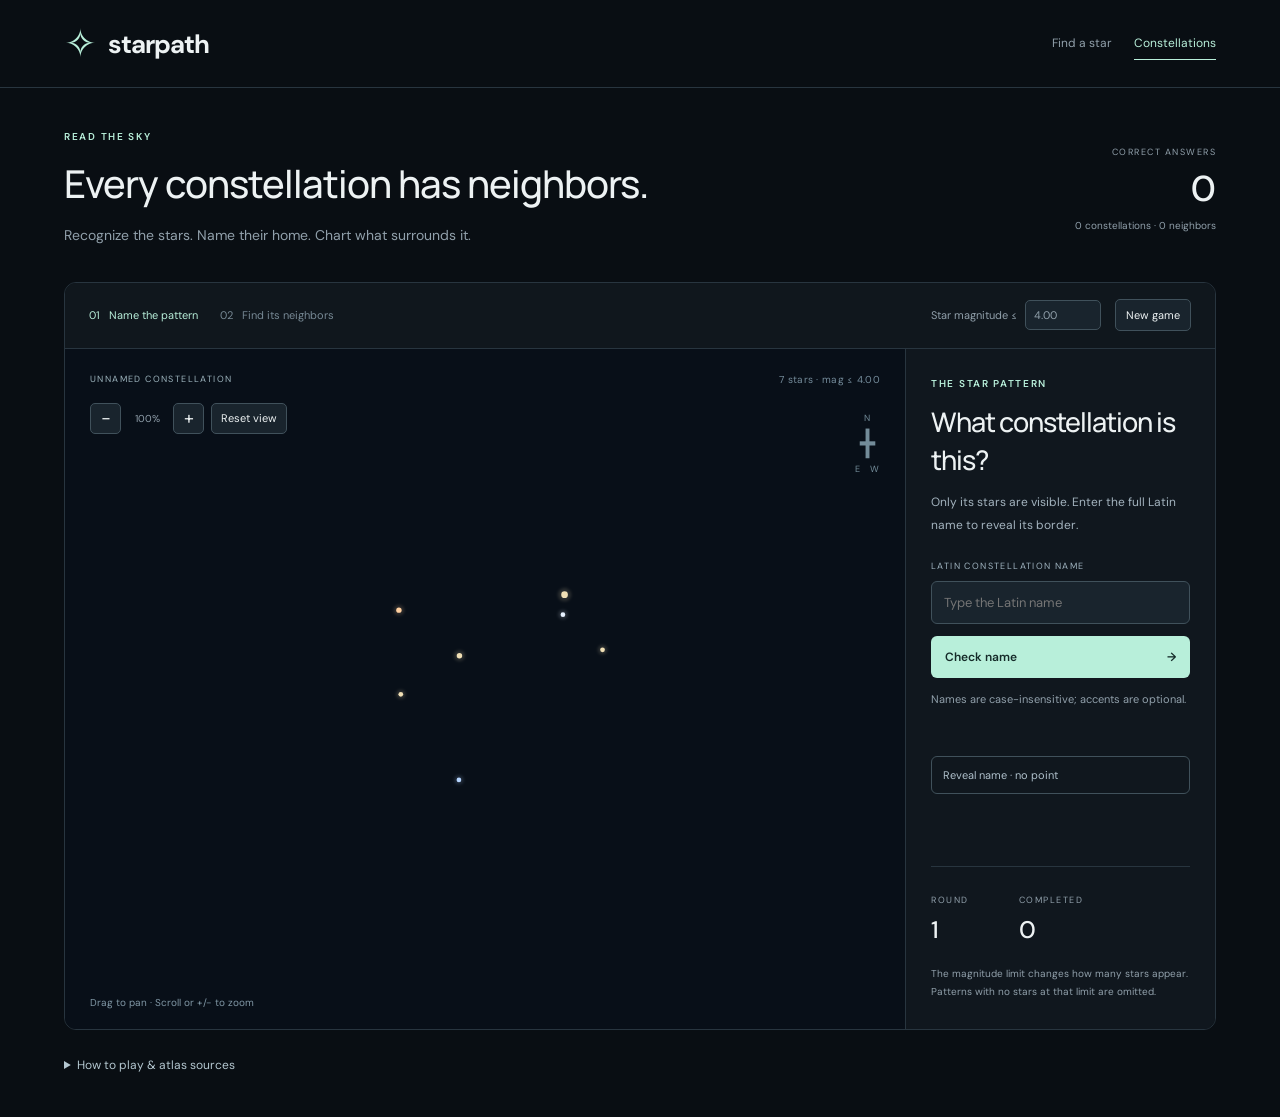
==== constellations.html @ b53f28ee "Add constellation identification and neighbor placement game" ====
<!doctype html>
<html lang="en">
<head>
 <meta charset="utf-8">
 <meta name="viewport" content="width=device-width, initial-scale=1">
 <title>Starpath — Name the constellation</title>
 <meta name="description" content="Recognize constellations from their stars, then name and locate their neighbors within real IAU boundaries.">
 <link rel="stylesheet" href="constellation-game.css">
</head>
<body>
 <header>
  <a class="brand" href="index.html"><span aria-hidden="true">✧</span> starpath</a>
  <nav aria-label="Games"><a href="index.html">Find a star</a><a href="constellations.html" aria-current="page">Constellations</a></nav>
 </header>
 <main>
  <section class="intro">
   <div><p class="eyebrow">READ THE SKY</p><h1>Every constellation has neighbors.</h1><p>Recognize the stars. Name their home. Chart what surrounds it.</p></div>
   <div class="scoreboard" aria-label="Running score"><span>CORRECT ANSWERS</span><strong id="score">0</strong><small><span id="named-count">0</span> constellations · <span id="neighbor-count">0</span> neighbors</small></div>
  </section>
  <section class="game" aria-label="Constellation challenge">
   <div class="toolbar">
    <div class="steps"><span id="step-name" class="active">01 &nbsp; Name the pattern</span><span id="step-neighbors">02 &nbsp; Find its neighbors</span></div>
    <label class="magnitude-label" for="magnitude">Star magnitude ≤ <input id="magnitude" type="number" min="0" max="5" step="0.01" value="4.00" aria-describedby="limit-note"></label>
    <button id="new-game" type="button">New game</button>
   </div>
   <div class="play-area">
    <section class="sky-wrap" aria-label="Star map">
     <div class="map-heading"><span id="map-title">UNNAMED CONSTELLATION</span><span id="star-count"></span></div>
     <svg id="constellation-sky" viewBox="0 0 1000 700" role="group" tabindex="0" aria-describedby="map-instructions"></svg>
     <div class="map-controls"><button id="zoom-out" aria-label="Zoom out">−</button><span id="zoom-level">100%</span><button id="zoom-in" aria-label="Zoom in">+</button><button id="reset-view">Reset view</button></div>
     <div class="compass" aria-hidden="true">N<br><span>╋</span><br>E &nbsp; &nbsp; W</div>
     <p id="map-instructions" class="map-caption">Drag to pan · Scroll or +/− to zoom</p>
    </section>
    <aside>
     <p class="eyebrow" id="phase-label">THE STAR PATTERN</p>
     <h2 id="challenge-title">What constellation is this?</h2>
     <p id="challenge-description">Only its stars are visible. Enter the full Latin name to reveal its border.</p>
     <form id="answer-form">
      <label for="answer" id="answer-label">LATIN CONSTELLATION NAME</label>
      <input id="answer" type="text" placeholder="Type the Latin name" autocomplete="off" autocapitalize="words" spellcheck="false" maxlength="80" required aria-describedby="answer-note feedback">
      <button id="check-answer" class="primary" type="submit">Check name <span aria-hidden="true">→</span></button>
     </form>
     <p id="answer-note" class="note">Names are case-insensitive; accents are optional.</p>
     <p id="feedback" role="status" aria-live="polite"></p>
     <div id="neighbor-section" hidden><p class="eyebrow">NEIGHBORS FOUND <span id="neighbor-progress"></span></p><ul id="found-neighbors"></ul><p id="pending-placement" class="placement" hidden></p></div>
     <button id="reveal-name" class="secondary" type="button">Reveal name · no point</button>
     <button id="skip-round" class="secondary" type="button" hidden>Skip remaining neighbors</button>
     <button id="next-round" class="primary" type="button" hidden>Next constellation <span aria-hidden="true">→</span></button>
     <div class="round-stats"><div><span>ROUND</span><strong id="round-number">1</strong></div><div><span>COMPLETED</span><strong id="completed-count">0</strong></div></div>
     <p id="limit-note" class="note">The magnitude limit changes how many stars appear. Patterns with no stars at that limit are omitted.</p>
    </aside>
   </div>
  </section>
  <details class="instructions"><summary>How to play &amp; atlas sources</summary><p>Identify the constellation using only its stars. Use its full Latin name, such as Ursa Major; English translations and three-letter abbreviations are not accepted. A correct name earns one point and reveals the constellation's border.</p><p>Then type a neighboring constellation's Latin name and select <b>Place neighbor</b>. Click or tap inside that constellation's region, outside the original one. Correct placement earns one point and reveals its border and name. Unknown neighbors stay hidden. Any point inside the named constellation counts; it need not be near the shared edge. Drag to pan, use +/− to zoom, or use arrow keys and Enter to aim on the map. Escape cancels a pending placement.</p><p>Finding every neighbor advances to a new star-only round after a short pause. Scores add up across rounds; repeated answers earn no extra points. Reveal name and Skip remaining neighbors keep earned points, but add no points for skipped answers. New game resets the score. Changing the magnitude limit keeps your score; the bundled catalog supports limits up to 5.00.</p><p>This is a north-up, east-left celestial atlas, independent of your location and time. Borders and neighbors use <a href="https://cdsarc.cds.unistra.fr/viz-bin/cat/VI/49">CDS VI/49</a> (Davenhall &amp; Leggett; adjacency data by Bill Gray), defined in B1875 and precessed to J2000 for display. Serpens's two regions are treated as one constellation. Stars use <a href="https://github.com/astronexus/HYG-Database">HYG v4.0</a> under CC BY-SA 4.0. <a href="CONSTELLATION-SOURCES.md">Data credits and build instructions</a>.</p></details>
 </main>
 <script src="bright-stars.js"></script><script src="constellation-data.js"></script><script src="sky-geometry.js"></script><script src="constellation-game.js"></script>
</body>
</html>
---- constellation-game.css ----
@import url('https://fonts.googleapis.com/css2?family=DM+Sans:wght@400;500;600;700&family=Manrope:wght@400;500;600;700&display=swap');
:root{color-scheme:dark;--bg:#090e13;--panel:#10171e;--muted:#91a0ab;--line:#28353f;--mint:#b8efda;--white:#edf2f3}
*{box-sizing:border-box}body{margin:0;background:var(--bg);color:var(--white);font:14px 'DM Sans',sans-serif}a{color:var(--mint)}button,input{font:inherit;color:inherit}button{cursor:pointer}button:disabled{opacity:.45;cursor:default}button:focus-visible,a:focus-visible,input:focus-visible,summary:focus-visible{outline:2px solid var(--mint);outline-offset:4px}[hidden]{display:none!important}
header{height:88px;padding:0 5%;display:flex;align-items:center;justify-content:space-between;border-bottom:1px solid var(--line);gap:20px}.brand{display:flex;align-items:center;gap:12px;color:var(--white);text-decoration:none;font-weight:700;font-size:26px;letter-spacing:-1px}.brand span{font-size:39px;font-weight:400;color:var(--mint)}nav{display:flex;gap:22px}nav a{font-size:12px;text-decoration:none;color:var(--muted);padding:8px 0}nav a[aria-current]{color:var(--mint);border-bottom:1px solid var(--mint)}
main{max-width:1600px;margin:auto;padding:0 5%}.intro{display:flex;justify-content:space-between;align-items:center;gap:24px;padding:42px 0 34px}.eyebrow{color:var(--mint);font-size:10px;font-weight:600;letter-spacing:1.7px;margin:0}h1,h2{font-family:Manrope,sans-serif;font-weight:500;letter-spacing:-1px}h1{font-size:clamp(26px,3vw,40px);margin:14px 0 12px}.intro p:last-child{color:var(--muted);margin-bottom:0;line-height:1.7}.scoreboard{text-align:right;flex-shrink:0;display:grid;gap:7px}.scoreboard>span,.round-stats span{font-size:9px;letter-spacing:1.5px;color:var(--muted)}.scoreboard strong{font-size:36px;font-weight:500}.scoreboard small{font-size:10px;color:var(--muted)}
.game{border:1px solid var(--line);border-radius:12px;overflow:hidden}.toolbar{background:#10171d;display:flex;justify-content:space-between;align-items:center;gap:14px;flex-wrap:wrap;min-height:66px;padding:12px 24px;border-bottom:1px solid var(--line)}.steps{display:flex;gap:22px;font-size:11px;color:#778995}.steps .active{color:var(--mint)}.magnitude-label{font-size:11px;color:var(--muted);display:flex;gap:8px;align-items:center;margin-left:auto}#magnitude{width:76px;background:#19242d;border:1px solid #40515b;border-radius:5px;padding:7px 8px}.toolbar button,.map-controls button{background:#19242d;border:1px solid #40515b;border-radius:5px;padding:8px 10px;font-size:11px}.play-area{display:grid;grid-template-columns:minmax(0,1fr) 310px}.sky-wrap{position:relative;background:#080f18;height:680px;overflow:hidden;min-width:0}#constellation-sky{position:absolute;inset:0;width:100%;height:100%;display:block;touch-action:none;cursor:grab}#constellation-sky.placing{cursor:crosshair}.map-heading{position:absolute;top:24px;left:25px;right:25px;display:flex;justify-content:space-between;gap:10px;font-size:9px;letter-spacing:1.4px;color:#9cb3bc;pointer-events:none}.map-heading span:last-child{color:#758c9b;letter-spacing:.3px;font-size:10px}.map-controls{position:absolute;top:54px;left:25px;display:flex;align-items:center;gap:7px}.map-controls span{font-size:10px;color:var(--muted);min-width:38px;text-align:center}.map-controls button{height:31px;min-width:31px;padding:5px 9px}.map-controls #zoom-in,.map-controls #zoom-out{font-size:18px;line-height:1}.compass{position:absolute;right:26px;top:63px;font-size:9px;text-align:center;color:#738c99;pointer-events:none;line-height:1.5}.compass span{font-size:25px}.map-caption{position:absolute;left:25px;bottom:18px;right:25px;margin:0;font-size:10px;line-height:1.7;color:#8198a6;pointer-events:none}.border{stroke:var(--mint);fill:none;stroke-width:1.4;opacity:.8;vector-effect:non-scaling-stroke;pointer-events:none}.neighbor-border{stroke:#8ebae8;opacity:.7}.region-label{font:12px 'DM Sans',sans-serif;fill:var(--mint);paint-order:stroke;stroke:#080f18;stroke-width:4px;pointer-events:none}.neighbor-label{fill:#a9cff7}.click-marker{fill:none;stroke:#b8efda;stroke-width:1.5;vector-effect:non-scaling-stroke;pointer-events:none}
aside{background:var(--panel);border-left:1px solid var(--line);padding:28px 25px;display:flex;flex-direction:column;min-width:0}aside h2{font-size:27px;line-height:1.4;margin:13px 0;overflow-wrap:anywhere}#challenge-description{font-size:12px;line-height:1.9;color:#a3b3be;margin:0 0 23px}#answer-form label{display:block;font-size:9px;letter-spacing:1.4px;color:#9fb3bf;margin-bottom:9px}#answer{width:100%;background:#19242d;border:1px solid #40515b;border-radius:6px;padding:12px;font-size:13px}.primary{background:var(--mint);color:#152b29;border:0;padding:13px 14px;font-size:12px;font-weight:600;border-radius:6px;width:100%;margin-top:12px;text-align:left}.primary span{float:right}.note{font-size:11px;line-height:1.8;color:var(--muted);margin:12px 0}#feedback{font-size:12px;color:var(--mint);line-height:1.8;margin:6px 0 18px;overflow-wrap:anywhere}#feedback.error{color:#e8a28b}#neighbor-section{margin-bottom:18px}#neighbor-section .eyebrow{font-size:9px}#neighbor-progress{float:right}#found-neighbors{list-style:none;padding:0;margin:12px 0 0;display:flex;gap:6px;flex-wrap:wrap}#found-neighbors li{font-size:11px;padding:7px 9px;border:1px solid #344e61;border-radius:5px;color:#b8d4ec}.placement{border:1px solid #416a5c;background:#162823;padding:12px;border-radius:6px;color:var(--mint);font-size:12px;line-height:1.7}.secondary{background:none;border:1px solid #40515b;border-radius:6px;font-size:11px;padding:11px;width:100%;text-align:left;color:#afc0cb;margin-top:10px}.round-stats{display:flex;gap:50px;border-top:1px solid var(--line);margin-top:auto;padding-top:22px}.round-stats strong{display:block;font-size:24px;font-weight:500;margin-top:7px}#limit-note{margin:20px 0 0;font-size:10px}.instructions{padding:24px 0 40px;color:var(--muted);font-size:12px;line-height:1.9;max-width:1000px}.instructions summary{cursor:pointer;color:#b4c7d0}.instructions a{color:var(--mint)}
@media(max-width:1050px){.play-area{grid-template-columns:minmax(0,1fr) 285px}aside{padding:25px 20px}.map-heading span:last-child{display:none}.steps{gap:12px}}
@media(max-width:720px){header{height:auto;min-height:76px;padding-top:12px;padding-bottom:12px;flex-wrap:wrap;gap:10px}.brand{font-size:23px}.brand span{font-size:32px}nav{gap:15px}nav a{font-size:11px}.intro{padding:28px 0;align-items:flex-start;flex-direction:column;gap:18px}h1{font-size:29px}.intro p:last-child{font-size:12px}.scoreboard{text-align:left;grid-template-columns:auto auto;align-items:center;column-gap:14px;row-gap:3px}.scoreboard strong{grid-row:1/3;grid-column:2;font-size:28px}.scoreboard small{grid-column:1}.toolbar{padding:12px 15px;gap:12px}.steps{width:100%;font-size:10px;gap:14px}.magnitude-label{margin-left:0;flex:1}.play-area{display:flex;flex-direction:column}.sky-wrap{height:430px}.map-heading{left:18px;right:18px;top:18px;font-size:8px}.map-controls{left:17px;top:47px}.compass{top:53px;right:18px}.map-caption{left:17px;bottom:14px;font-size:9px}aside{border-left:0;border-top:1px solid var(--line);padding:23px}aside h2{font-size:27px}.round-stats{margin-top:25px}.instructions{font-size:11px}}
@media(prefers-reduced-motion:reduce){*{scroll-behavior:auto}}
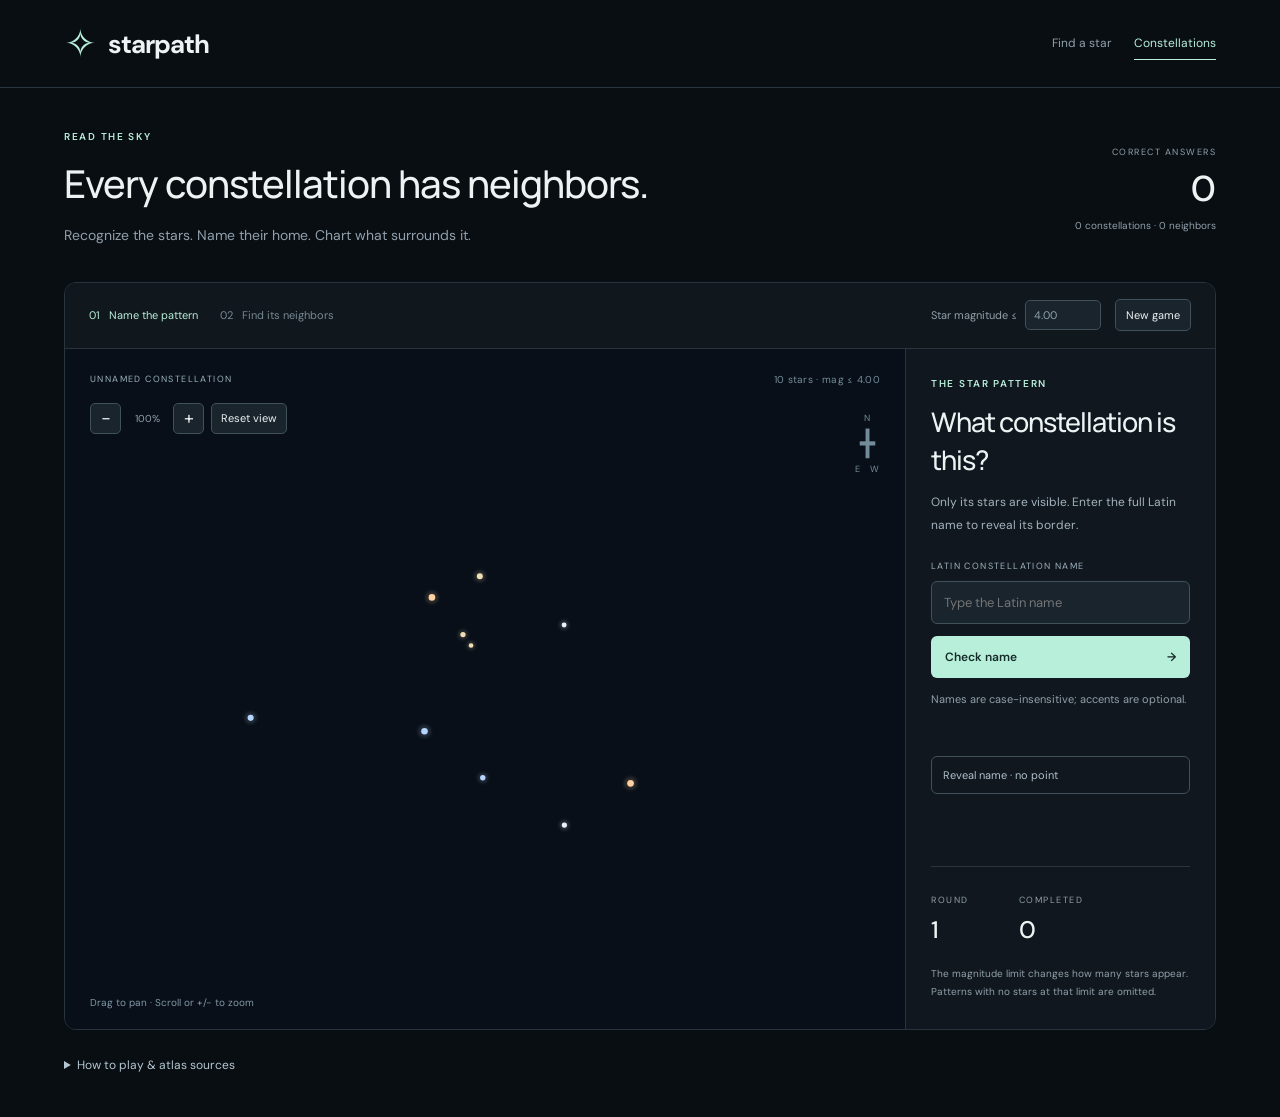
==== commit fff2fa34: "Link game data credits to the repository for Pages compatibility" ====
--- a/constellations.html
+++ b/constellations.html
@@ -51,7 +51,7 @@
     </aside>
    </div>
   </section>
-  <details class="instructions"><summary>How to play &amp; atlas sources</summary><p>Identify the constellation using only its stars. Use its full Latin name, such as Ursa Major; English translations and three-letter abbreviations are not accepted. A correct name earns one point and reveals the constellation's border.</p><p>Then type a neighboring constellation's Latin name and select <b>Place neighbor</b>. Click or tap inside that constellation's region, outside the original one. Correct placement earns one point and reveals its border and name. Unknown neighbors stay hidden. Any point inside the named constellation counts; it need not be near the shared edge. Drag to pan, use +/− to zoom, or use arrow keys and Enter to aim on the map. Escape cancels a pending placement.</p><p>Finding every neighbor advances to a new star-only round after a short pause. Scores add up across rounds; repeated answers earn no extra points. Reveal name and Skip remaining neighbors keep earned points, but add no points for skipped answers. New game resets the score. Changing the magnitude limit keeps your score; the bundled catalog supports limits up to 5.00.</p><p>This is a north-up, east-left celestial atlas, independent of your location and time. Borders and neighbors use <a href="https://cdsarc.cds.unistra.fr/viz-bin/cat/VI/49">CDS VI/49</a> (Davenhall &amp; Leggett; adjacency data by Bill Gray), defined in B1875 and precessed to J2000 for display. Serpens's two regions are treated as one constellation. Stars use <a href="https://github.com/astronexus/HYG-Database">HYG v4.0</a> under CC BY-SA 4.0. <a href="CONSTELLATION-SOURCES.md">Data credits and build instructions</a>.</p></details>
+  <details class="instructions"><summary>How to play &amp; atlas sources</summary><p>Identify the constellation using only its stars. Use its full Latin name, such as Ursa Major; English translations and three-letter abbreviations are not accepted. A correct name earns one point and reveals the constellation's border.</p><p>Then type a neighboring constellation's Latin name and select <b>Place neighbor</b>. Click or tap inside that constellation's region, outside the original one. Correct placement earns one point and reveals its border and name. Unknown neighbors stay hidden. Any point inside the named constellation counts; it need not be near the shared edge. Drag to pan, use +/− to zoom, or use arrow keys and Enter to aim on the map. Escape cancels a pending placement.</p><p>Finding every neighbor advances to a new star-only round after a short pause. Scores add up across rounds; repeated answers earn no extra points. Reveal name and Skip remaining neighbors keep earned points, but add no points for skipped answers. New game resets the score. Changing the magnitude limit keeps your score; the bundled catalog supports limits up to 5.00.</p><p>This is a north-up, east-left celestial atlas, independent of your location and time. Borders and neighbors use <a href="https://cdsarc.cds.unistra.fr/viz-bin/cat/VI/49">CDS VI/49</a> (Davenhall &amp; Leggett; adjacency data by Bill Gray), defined in B1875 and precessed to J2000 for display. Serpens's two regions are treated as one constellation. Stars use <a href="https://github.com/astronexus/HYG-Database">HYG v4.0</a> under CC BY-SA 4.0. <a href="https://github.com/Joze-Plocnik/starpath-atlas/blob/main/CONSTELLATION-SOURCES.md">Data credits and build instructions</a>.</p></details>
  </main>
  <script src="bright-stars.js"></script><script src="constellation-data.js"></script><script src="sky-geometry.js"></script><script src="constellation-game.js"></script>
 </body>
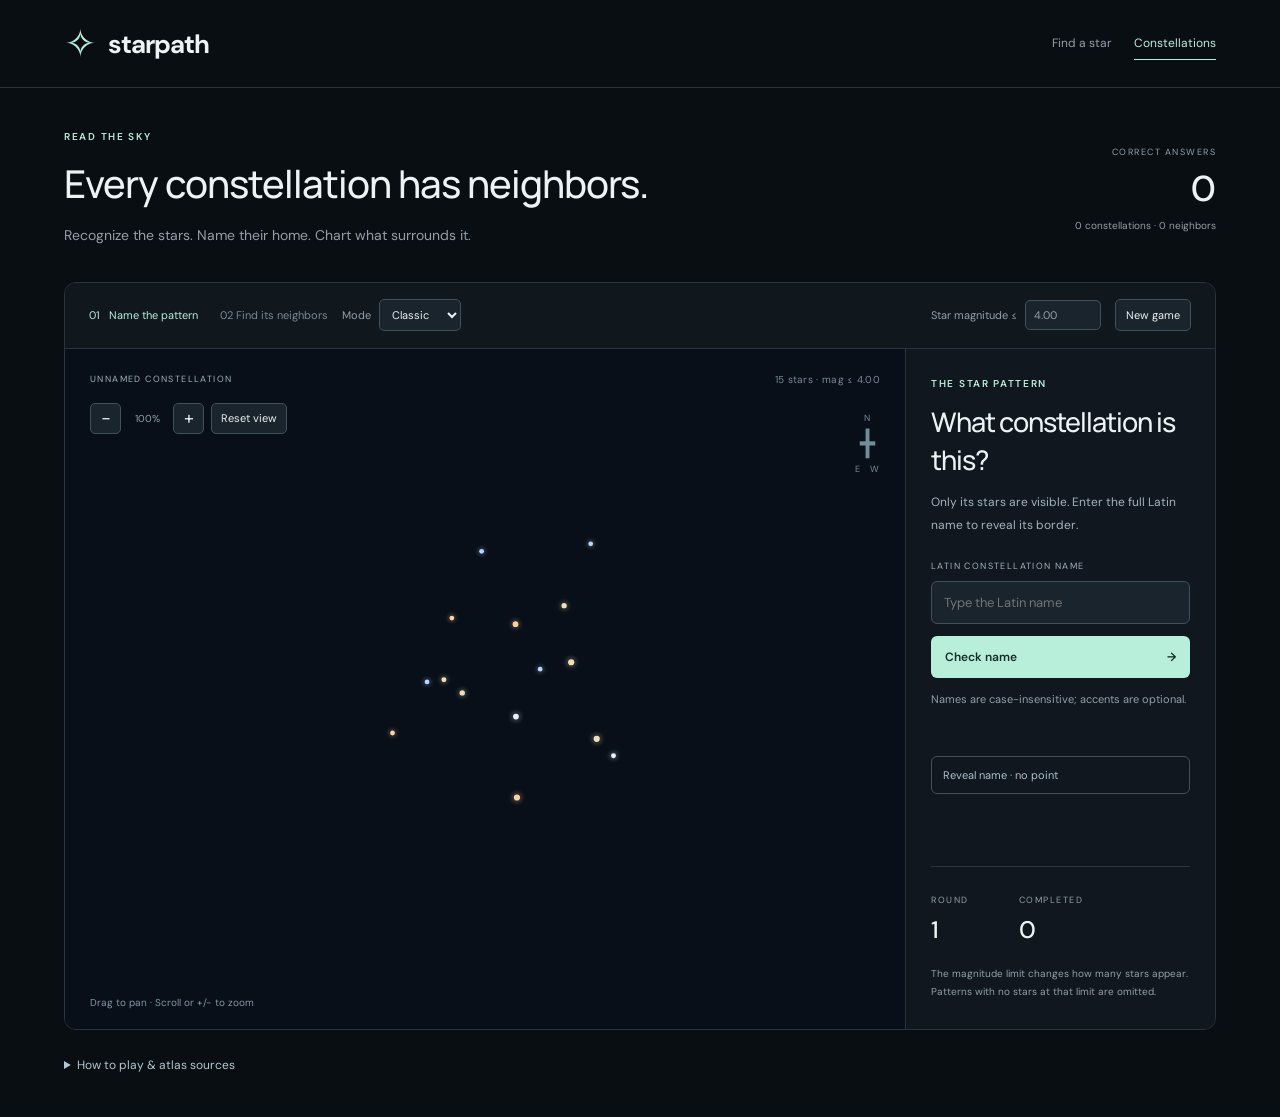
==== commit a3a32a97: "Add Classic star reveal and full-sky Conquer mode" ====
--- a/constellations.html
+++ b/constellations.html
@@ -5,7 +5,7 @@
  <meta name="viewport" content="width=device-width, initial-scale=1">
  <title>Starpath — Name the constellation</title>
  <meta name="description" content="Recognize constellations from their stars, then name and locate their neighbors within real IAU boundaries.">
- <link rel="stylesheet" href="constellation-game.css">
+ <link rel="stylesheet" href="constellation-game.css?v=classic-conquer-1">
 </head>
 <body>
  <header>
@@ -20,6 +20,7 @@
   <section class="game" aria-label="Constellation challenge">
    <div class="toolbar">
     <div class="steps"><span id="step-name" class="active">01 &nbsp; Name the pattern</span><span id="step-neighbors">02 &nbsp; Find its neighbors</span></div>
+    <label class="game-mode-label" for="game-mode">Mode <select id="game-mode"><option value="classic">Classic</option><option value="conquer">Conquer</option></select></label>
     <label class="magnitude-label" for="magnitude">Star magnitude ≤ <input id="magnitude" type="number" min="0" max="5" step="0.01" value="4.00" aria-describedby="limit-note"></label>
     <button id="new-game" type="button">New game</button>
    </div>
@@ -28,6 +29,7 @@
      <div class="map-heading"><span id="map-title">UNNAMED CONSTELLATION</span><span id="star-count"></span></div>
      <svg id="constellation-sky" viewBox="0 0 1000 700" role="group" tabindex="0" aria-describedby="map-instructions"></svg>
      <div class="map-controls"><button id="zoom-out" aria-label="Zoom out">−</button><span id="zoom-level">100%</span><button id="zoom-in" aria-label="Zoom in">+</button><button id="reset-view">Reset view</button></div>
+     <div id="travel-controls" class="travel-controls" hidden><label for="view-around">View around</label><select id="view-around" aria-label="Center the map on a claimed constellation"></select></div>
      <div class="compass" aria-hidden="true">N<br><span>╋</span><br>E &nbsp; &nbsp; W</div>
      <p id="map-instructions" class="map-caption">Drag to pan · Scroll or +/− to zoom</p>
     </section>
@@ -42,17 +44,24 @@
      </form>
      <p id="answer-note" class="note">Names are case-insensitive; accents are optional.</p>
      <p id="feedback" role="status" aria-live="polite"></p>
-     <div id="neighbor-section" hidden><p class="eyebrow">NEIGHBORS FOUND <span id="neighbor-progress"></span></p><ul id="found-neighbors"></ul><p id="pending-placement" class="placement" hidden></p></div>
+     <div id="neighbor-section" hidden><p class="eyebrow"><span id="region-progress-label">NEIGHBORS FOUND</span> <span id="neighbor-progress"></span></p><ul id="found-neighbors"></ul><p id="pending-placement" class="placement" hidden></p></div>
      <button id="reveal-name" class="secondary" type="button">Reveal name · no point</button>
      <button id="skip-round" class="secondary" type="button" hidden>Skip remaining neighbors</button>
      <button id="next-round" class="primary" type="button" hidden>Next constellation <span aria-hidden="true">→</span></button>
-     <div class="round-stats"><div><span>ROUND</span><strong id="round-number">1</strong></div><div><span>COMPLETED</span><strong id="completed-count">0</strong></div></div>
+     <div class="round-stats"><div><span id="round-stat-label">ROUND</span><strong id="round-number">1</strong></div><div><span id="completed-stat-label">COMPLETED</span><strong id="completed-count">0</strong></div></div>
      <p id="limit-note" class="note">The magnitude limit changes how many stars appear. Patterns with no stars at that limit are omitted.</p>
     </aside>
    </div>
   </section>
-  <details class="instructions"><summary>How to play &amp; atlas sources</summary><p>Identify the constellation using only its stars. Use its full Latin name, such as Ursa Major; English translations and three-letter abbreviations are not accepted. A correct name earns one point and reveals the constellation's border.</p><p>Then type a neighboring constellation's Latin name and select <b>Place neighbor</b>. Click or tap inside that constellation's region, outside the original one. Correct placement earns one point and reveals its border and name. Unknown neighbors stay hidden. Any point inside the named constellation counts; it need not be near the shared edge. Drag to pan, use +/− to zoom, or use arrow keys and Enter to aim on the map. Escape cancels a pending placement.</p><p>Finding every neighbor advances to a new star-only round after a short pause. Scores add up across rounds; repeated answers earn no extra points. Reveal name and Skip remaining neighbors keep earned points, but add no points for skipped answers. New game resets the score. Changing the magnitude limit keeps your score; the bundled catalog supports limits up to 5.00.</p><p>This is a north-up, east-left celestial atlas, independent of your location and time. Borders and neighbors use <a href="https://cdsarc.cds.unistra.fr/viz-bin/cat/VI/49">CDS VI/49</a> (Davenhall &amp; Leggett; adjacency data by Bill Gray), defined in B1875 and precessed to J2000 for display. Serpens's two regions are treated as one constellation. Stars use <a href="https://github.com/astronexus/HYG-Database">HYG v4.0</a> under CC BY-SA 4.0. <a href="https://github.com/Joze-Plocnik/starpath-atlas/blob/main/CONSTELLATION-SOURCES.md">Data credits and build instructions</a>.</p></details>
+  <details class="instructions"><summary>How to play &amp; atlas sources</summary>
+   <p>Identify the constellation using only its stars. Use its full Latin name, such as Ursa Major; English translations and three-letter abbreviations are not accepted. A correct name earns one point and reveals the constellation's border.</p>
+   <p>Then type a neighboring constellation's Latin name and select <b>Place neighbor</b>. Click or tap inside that constellation's actual region. Correct placement earns one point and reveals its stars, border, and name. Naming alone reveals nothing. Unknown constellations stay hidden. Any point inside the named constellation counts; it need not be near the shared edge. Drag to pan, use the zoom buttons, or use arrow keys and Enter to aim. Escape cancels a pending placement.</p>
+   <p><b>Classic mode:</b> find all neighbors of the starting constellation. Each found neighbor adds its stars to the map at the selected magnitude limit. Finding every neighbor advances to a new star-only round after a short pause, keeping your score. Reveal name and Skip remaining neighbors allow practice, without points for skipped answers.</p>
+   <p><b>Conquer mode:</b> correctly identify the starting constellation to claim it, then name and place any unclaimed constellation bordering <em>any</em> of your claims. All claimed stars and borders remain available. Use <b>View around</b> to center the map on a claimed constellation and explore farther across the sky; traveling keeps claims, score, and a pending placement. There are no round resets or free reveals. Claim all <b>88 constellations</b> to finish, including constellations with no stars at the selected limit. Your final territory remains available to explore.</p>
+   <p>Each correct constellation name or successful neighboring claim earns one point. Repeated answers earn no extra points. Switching modes or selecting New game starts a fresh game and resets the score. Changing the magnitude limit keeps earned points and claims; the bundled catalog supports limits up to 5.00. Only starting patterns with qualifying stars are used.</p>
+   <p>This celestial atlas is independent of your location and time. Borders and neighbors use <a href="https://cdsarc.cds.unistra.fr/viz-bin/cat/VI/49">CDS VI/49</a> (Davenhall &amp; Leggett; adjacency data by Bill Gray), defined in B1875 and precessed to J2000 for display. Serpens's two regions are treated as one constellation. Stars use <a href="https://github.com/astronexus/HYG-Database">HYG v4.0</a> under CC BY-SA 4.0. <a href="https://github.com/Joze-Plocnik/starpath-atlas/blob/main/CONSTELLATION-SOURCES.md">Data credits and build instructions</a>.</p>
+  </details>
  </main>
- <script src="bright-stars.js"></script><script src="constellation-data.js"></script><script src="sky-geometry.js"></script><script src="constellation-game.js"></script>
+ <script src="bright-stars.js"></script><script src="constellation-data.js"></script><script src="sky-geometry.js"></script><script src="constellation-game.js?v=classic-conquer-1"></script>
 </body>
 </html>
--- a/constellation-game.css
+++ b/constellation-game.css
@@ -8,3 +8,4 @@
 @media(max-width:1050px){.play-area{grid-template-columns:minmax(0,1fr) 285px}aside{padding:25px 20px}.map-heading span:last-child{display:none}.steps{gap:12px}}
 @media(max-width:720px){header{height:auto;min-height:76px;padding-top:12px;padding-bottom:12px;flex-wrap:wrap;gap:10px}.brand{font-size:23px}.brand span{font-size:32px}nav{gap:15px}nav a{font-size:11px}.intro{padding:28px 0;align-items:flex-start;flex-direction:column;gap:18px}h1{font-size:29px}.intro p:last-child{font-size:12px}.scoreboard{text-align:left;grid-template-columns:auto auto;align-items:center;column-gap:14px;row-gap:3px}.scoreboard strong{grid-row:1/3;grid-column:2;font-size:28px}.scoreboard small{grid-column:1}.toolbar{padding:12px 15px;gap:12px}.steps{width:100%;font-size:10px;gap:14px}.magnitude-label{margin-left:0;flex:1}.play-area{display:flex;flex-direction:column}.sky-wrap{height:430px}.map-heading{left:18px;right:18px;top:18px;font-size:8px}.map-controls{left:17px;top:47px}.compass{top:53px;right:18px}.map-caption{left:17px;bottom:14px;font-size:9px}aside{border-left:0;border-top:1px solid var(--line);padding:23px}aside h2{font-size:27px}.round-stats{margin-top:25px}.instructions{font-size:11px}}
 @media(prefers-reduced-motion:reduce){*{scroll-behavior:auto}}
+.game-mode-label{display:flex;align-items:center;gap:8px;font-size:11px;color:var(--muted)}.game-mode-label select,.travel-controls select{font:inherit;color:var(--white);background:#19242d;border:1px solid #40515b;border-radius:5px;padding:7px 8px}.game-mode-label select:focus-visible,.travel-controls select:focus-visible{outline:2px solid var(--mint);outline-offset:4px}.travel-controls{position:absolute;left:25px;right:80px;top:100px;display:flex;align-items:center;gap:9px;font-size:10px;color:var(--muted)}.travel-controls select{min-width:0;max-width:240px;flex:1}#found-neighbors{max-height:160px;overflow:auto}@media(max-width:720px){.game-mode-label{flex:1}.magnitude-label{flex:none;margin-left:0}.travel-controls{left:17px;right:65px;top:91px;gap:7px}.travel-controls select{max-width:200px}#star-count{font-size:9px}}
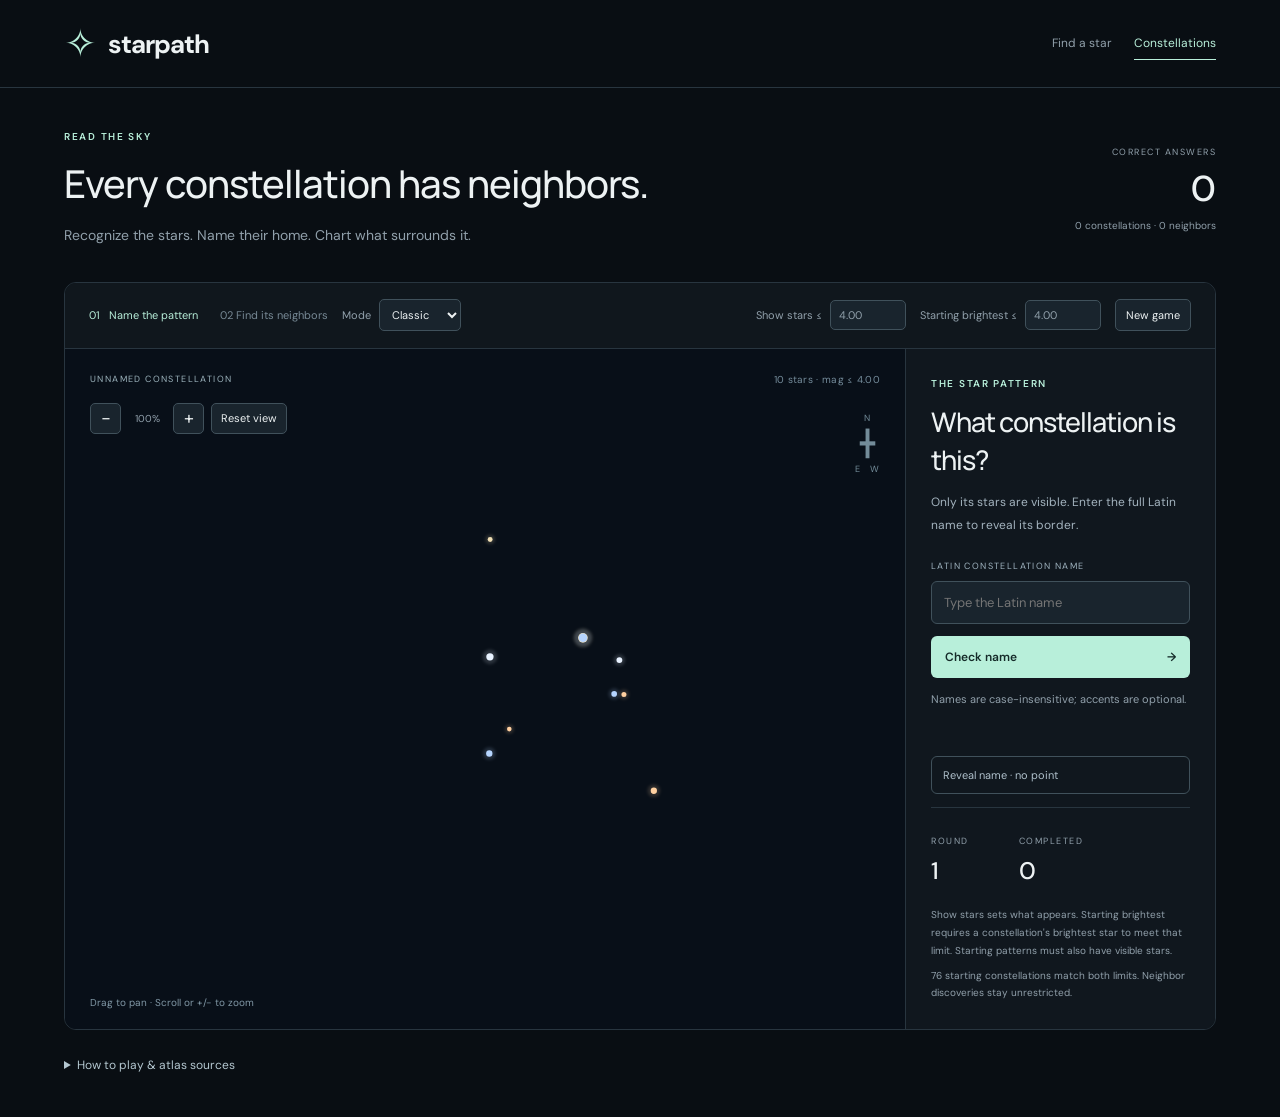
==== commit fcaa2623: "Add brightest-star threshold for starting constellations" ====
--- a/constellations.html
+++ b/constellations.html
@@ -5,7 +5,7 @@
  <meta name="viewport" content="width=device-width, initial-scale=1">
  <title>Starpath — Name the constellation</title>
  <meta name="description" content="Recognize constellations from their stars, then name and locate their neighbors within real IAU boundaries.">
- <link rel="stylesheet" href="constellation-game.css?v=classic-conquer-1">
+ <link rel="stylesheet" href="constellation-game.css?v=starting-brightness-1">
 </head>
 <body>
  <header>
@@ -21,7 +21,8 @@
    <div class="toolbar">
     <div class="steps"><span id="step-name" class="active">01 &nbsp; Name the pattern</span><span id="step-neighbors">02 &nbsp; Find its neighbors</span></div>
     <label class="game-mode-label" for="game-mode">Mode <select id="game-mode"><option value="classic">Classic</option><option value="conquer">Conquer</option></select></label>
-    <label class="magnitude-label" for="magnitude">Star magnitude ≤ <input id="magnitude" type="number" min="0" max="5" step="0.01" value="4.00" aria-describedby="limit-note"></label>
+    <label class="magnitude-label" for="magnitude">Show stars ≤ <input id="magnitude" type="number" min="0" max="5" step="0.01" value="4.00" aria-describedby="limit-note"></label>
+    <label class="magnitude-label starting-label" for="starting-magnitude">Starting brightest ≤ <input id="starting-magnitude" type="number" min="-2" max="5" step="0.01" value="4.00" aria-label="Maximum magnitude of a starting constellation's brightest star" aria-describedby="limit-note starting-count"></label>
     <button id="new-game" type="button">New game</button>
    </div>
    <div class="play-area">
@@ -49,7 +50,8 @@
      <button id="skip-round" class="secondary" type="button" hidden>Skip remaining neighbors</button>
      <button id="next-round" class="primary" type="button" hidden>Next constellation <span aria-hidden="true">→</span></button>
      <div class="round-stats"><div><span id="round-stat-label">ROUND</span><strong id="round-number">1</strong></div><div><span id="completed-stat-label">COMPLETED</span><strong id="completed-count">0</strong></div></div>
-     <p id="limit-note" class="note">The magnitude limit changes how many stars appear. Patterns with no stars at that limit are omitted.</p>
+     <p id="limit-note" class="note">Show stars sets what appears. Starting brightest requires a constellation's brightest star to meet that limit. Starting patterns must also have visible stars.</p>
+     <p id="starting-count" class="note" aria-live="polite"></p>
     </aside>
    </div>
   </section>
@@ -59,9 +61,10 @@
    <p><b>Classic mode:</b> find all neighbors of the starting constellation. Each found neighbor adds its stars to the map at the selected magnitude limit. Finding every neighbor advances to a new star-only round after a short pause, keeping your score. Reveal name and Skip remaining neighbors allow practice, without points for skipped answers.</p>
    <p><b>Conquer mode:</b> correctly identify the starting constellation to claim it, then name and place any unclaimed constellation bordering <em>any</em> of your claims. All claimed stars and borders remain available. Use <b>View around</b> to center the map on a claimed constellation and explore farther across the sky; traveling keeps claims, score, and a pending placement. There are no round resets or free reveals. Claim all <b>88 constellations</b> to finish, including constellations with no stars at the selected limit. Your final territory remains available to explore.</p>
    <p>Each correct constellation name or successful neighboring claim earns one point. Repeated answers earn no extra points. Switching modes or selecting New game starts a fresh game and resets the score. Changing the magnitude limit keeps earned points and claims; the bundled catalog supports limits up to 5.00. Only starting patterns with qualifying stars are used.</p>
+   <p><b>Two separate magnitude controls:</b> <b>Show stars</b> controls all displayed stars. <b>Starting brightest</b> allows a constellation to be chosen only when its brightest catalog star has magnitude at most this threshold. For example, Show stars 4.00 and Starting brightest 2.00 displays stars through magnitude 4 while choosing patterns with at least one magnitude-2-or-brighter star. Both rules apply to new starting patterns in Classic and Conquer. Changing either limit keeps scores and existing claims; an unanswered pattern is replaced if it stops qualifying. Neighbors and Conquer claims remain unrestricted, so all 88 constellations can still be claimed.</p>
    <p>This celestial atlas is independent of your location and time. Borders and neighbors use <a href="https://cdsarc.cds.unistra.fr/viz-bin/cat/VI/49">CDS VI/49</a> (Davenhall &amp; Leggett; adjacency data by Bill Gray), defined in B1875 and precessed to J2000 for display. Serpens's two regions are treated as one constellation. Stars use <a href="https://github.com/astronexus/HYG-Database">HYG v4.0</a> under CC BY-SA 4.0. <a href="https://github.com/Joze-Plocnik/starpath-atlas/blob/main/CONSTELLATION-SOURCES.md">Data credits and build instructions</a>.</p>
   </details>
  </main>
- <script src="bright-stars.js"></script><script src="constellation-data.js"></script><script src="sky-geometry.js"></script><script src="constellation-game.js?v=classic-conquer-1"></script>
+ <script src="bright-stars.js"></script><script src="constellation-data.js"></script><script src="sky-geometry.js"></script><script src="constellation-game.js?v=starting-brightness-1"></script>
 </body>
 </html>
--- a/constellation-game.css
+++ b/constellation-game.css
@@ -8,4 +8,5 @@
 @media(max-width:1050px){.play-area{grid-template-columns:minmax(0,1fr) 285px}aside{padding:25px 20px}.map-heading span:last-child{display:none}.steps{gap:12px}}
 @media(max-width:720px){header{height:auto;min-height:76px;padding-top:12px;padding-bottom:12px;flex-wrap:wrap;gap:10px}.brand{font-size:23px}.brand span{font-size:32px}nav{gap:15px}nav a{font-size:11px}.intro{padding:28px 0;align-items:flex-start;flex-direction:column;gap:18px}h1{font-size:29px}.intro p:last-child{font-size:12px}.scoreboard{text-align:left;grid-template-columns:auto auto;align-items:center;column-gap:14px;row-gap:3px}.scoreboard strong{grid-row:1/3;grid-column:2;font-size:28px}.scoreboard small{grid-column:1}.toolbar{padding:12px 15px;gap:12px}.steps{width:100%;font-size:10px;gap:14px}.magnitude-label{margin-left:0;flex:1}.play-area{display:flex;flex-direction:column}.sky-wrap{height:430px}.map-heading{left:18px;right:18px;top:18px;font-size:8px}.map-controls{left:17px;top:47px}.compass{top:53px;right:18px}.map-caption{left:17px;bottom:14px;font-size:9px}aside{border-left:0;border-top:1px solid var(--line);padding:23px}aside h2{font-size:27px}.round-stats{margin-top:25px}.instructions{font-size:11px}}
 @media(prefers-reduced-motion:reduce){*{scroll-behavior:auto}}
+.starting-label{margin-left:0}#starting-magnitude{width:76px;background:#19242d;border:1px solid #40515b;border-radius:5px;padding:7px 8px}#starting-count{margin:7px 0 0;font-size:10px;line-height:1.7}
 .game-mode-label{display:flex;align-items:center;gap:8px;font-size:11px;color:var(--muted)}.game-mode-label select,.travel-controls select{font:inherit;color:var(--white);background:#19242d;border:1px solid #40515b;border-radius:5px;padding:7px 8px}.game-mode-label select:focus-visible,.travel-controls select:focus-visible{outline:2px solid var(--mint);outline-offset:4px}.travel-controls{position:absolute;left:25px;right:80px;top:100px;display:flex;align-items:center;gap:9px;font-size:10px;color:var(--muted)}.travel-controls select{min-width:0;max-width:240px;flex:1}#found-neighbors{max-height:160px;overflow:auto}@media(max-width:720px){.game-mode-label{flex:1}.magnitude-label{flex:none;margin-left:0}.travel-controls{left:17px;right:65px;top:91px;gap:7px}.travel-controls select{max-width:200px}#star-count{font-size:9px}}
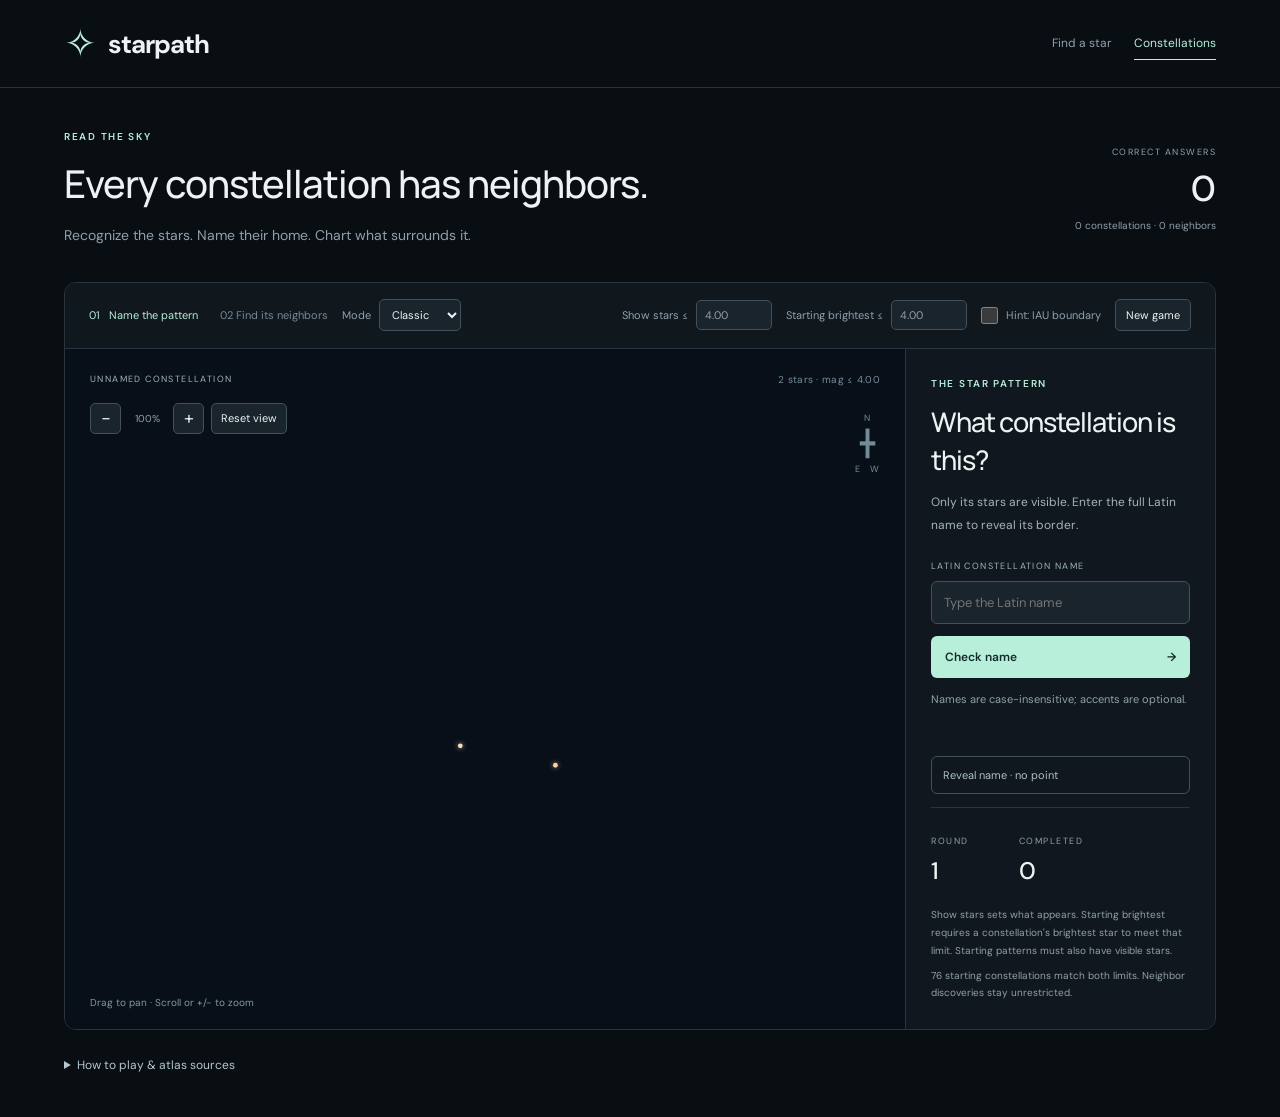
==== commit fba96dff: "Add IAU boundary hint switch to Classic and Conquer" ====
--- a/constellations.html
+++ b/constellations.html
@@ -5,7 +5,7 @@
  <meta name="viewport" content="width=device-width, initial-scale=1">
  <title>Starpath — Name the constellation</title>
  <meta name="description" content="Recognize constellations from their stars, then name and locate their neighbors within real IAU boundaries.">
- <link rel="stylesheet" href="constellation-game.css?v=starting-brightness-1">
+ <link rel="stylesheet" href="constellation-game.css?v=boundary-hint-1">
 </head>
 <body>
  <header>
@@ -23,6 +23,7 @@
     <label class="game-mode-label" for="game-mode">Mode <select id="game-mode"><option value="classic">Classic</option><option value="conquer">Conquer</option></select></label>
     <label class="magnitude-label" for="magnitude">Show stars ≤ <input id="magnitude" type="number" min="0" max="5" step="0.01" value="4.00" aria-describedby="limit-note"></label>
     <label class="magnitude-label starting-label" for="starting-magnitude">Starting brightest ≤ <input id="starting-magnitude" type="number" min="-2" max="5" step="0.01" value="4.00" aria-label="Maximum magnitude of a starting constellation's brightest star" aria-describedby="limit-note starting-count"></label>
+    <label class="hint-label" for="boundary-hint"><input id="boundary-hint" type="checkbox" role="switch" aria-describedby="hint-note">Hint: IAU boundary</label>
     <button id="new-game" type="button">New game</button>
    </div>
    <div class="play-area">
@@ -56,6 +57,7 @@
    </div>
   </section>
   <details class="instructions"><summary>How to play &amp; atlas sources</summary>
+   <p id="hint-note"><b>Hint: IAU boundary</b> shows the unnamed starting constellation's official boundary in both Classic and Conquer. It reveals no name or neighboring stars and awards no points. The switch starts off and keeps your choice across rounds, new games, and mode changes. Turn it off to return to stars alone; borders earned by correct answers stay visible.</p>
    <p>Identify the constellation using only its stars. Use its full Latin name, such as Ursa Major; English translations and three-letter abbreviations are not accepted. A correct name earns one point and reveals the constellation's border.</p>
    <p>Then type a neighboring constellation's Latin name and select <b>Place neighbor</b>. Click or tap inside that constellation's actual region. Correct placement earns one point and reveals its stars, border, and name. Naming alone reveals nothing. Unknown constellations stay hidden. Any point inside the named constellation counts; it need not be near the shared edge. Drag to pan, use the zoom buttons, or use arrow keys and Enter to aim. Escape cancels a pending placement.</p>
    <p><b>Classic mode:</b> find all neighbors of the starting constellation. Each found neighbor adds its stars to the map at the selected magnitude limit. Finding every neighbor advances to a new star-only round after a short pause, keeping your score. Reveal name and Skip remaining neighbors allow practice, without points for skipped answers.</p>
@@ -65,6 +67,6 @@
    <p>This celestial atlas is independent of your location and time. Borders and neighbors use <a href="https://cdsarc.cds.unistra.fr/viz-bin/cat/VI/49">CDS VI/49</a> (Davenhall &amp; Leggett; adjacency data by Bill Gray), defined in B1875 and precessed to J2000 for display. Serpens's two regions are treated as one constellation. Stars use <a href="https://github.com/astronexus/HYG-Database">HYG v4.0</a> under CC BY-SA 4.0. <a href="https://github.com/Joze-Plocnik/starpath-atlas/blob/main/CONSTELLATION-SOURCES.md">Data credits and build instructions</a>.</p>
   </details>
  </main>
- <script src="bright-stars.js"></script><script src="constellation-data.js"></script><script src="sky-geometry.js"></script><script src="constellation-game.js?v=starting-brightness-1"></script>
+ <script src="bright-stars.js"></script><script src="constellation-data.js"></script><script src="sky-geometry.js"></script><script src="constellation-game.js?v=boundary-hint-1"></script>
 </body>
 </html>
--- a/constellation-game.css
+++ b/constellation-game.css
@@ -9,4 +9,5 @@
 @media(max-width:720px){header{height:auto;min-height:76px;padding-top:12px;padding-bottom:12px;flex-wrap:wrap;gap:10px}.brand{font-size:23px}.brand span{font-size:32px}nav{gap:15px}nav a{font-size:11px}.intro{padding:28px 0;align-items:flex-start;flex-direction:column;gap:18px}h1{font-size:29px}.intro p:last-child{font-size:12px}.scoreboard{text-align:left;grid-template-columns:auto auto;align-items:center;column-gap:14px;row-gap:3px}.scoreboard strong{grid-row:1/3;grid-column:2;font-size:28px}.scoreboard small{grid-column:1}.toolbar{padding:12px 15px;gap:12px}.steps{width:100%;font-size:10px;gap:14px}.magnitude-label{margin-left:0;flex:1}.play-area{display:flex;flex-direction:column}.sky-wrap{height:430px}.map-heading{left:18px;right:18px;top:18px;font-size:8px}.map-controls{left:17px;top:47px}.compass{top:53px;right:18px}.map-caption{left:17px;bottom:14px;font-size:9px}aside{border-left:0;border-top:1px solid var(--line);padding:23px}aside h2{font-size:27px}.round-stats{margin-top:25px}.instructions{font-size:11px}}
 @media(prefers-reduced-motion:reduce){*{scroll-behavior:auto}}
 .starting-label{margin-left:0}#starting-magnitude{width:76px;background:#19242d;border:1px solid #40515b;border-radius:5px;padding:7px 8px}#starting-count{margin:7px 0 0;font-size:10px;line-height:1.7}
+.hint-label{display:flex;align-items:center;gap:8px;font-size:11px;color:var(--muted);cursor:pointer;min-height:36px}.hint-label input{width:17px;height:17px;margin:0;accent-color:var(--mint);cursor:pointer}.hint-border{stroke-dasharray:6 4;opacity:.7}
 .game-mode-label{display:flex;align-items:center;gap:8px;font-size:11px;color:var(--muted)}.game-mode-label select,.travel-controls select{font:inherit;color:var(--white);background:#19242d;border:1px solid #40515b;border-radius:5px;padding:7px 8px}.game-mode-label select:focus-visible,.travel-controls select:focus-visible{outline:2px solid var(--mint);outline-offset:4px}.travel-controls{position:absolute;left:25px;right:80px;top:100px;display:flex;align-items:center;gap:9px;font-size:10px;color:var(--muted)}.travel-controls select{min-width:0;max-width:240px;flex:1}#found-neighbors{max-height:160px;overflow:auto}@media(max-width:720px){.game-mode-label{flex:1}.magnitude-label{flex:none;margin-left:0}.travel-controls{left:17px;right:65px;top:91px;gap:7px}.travel-controls select{max-width:200px}#star-count{font-size:9px}}
